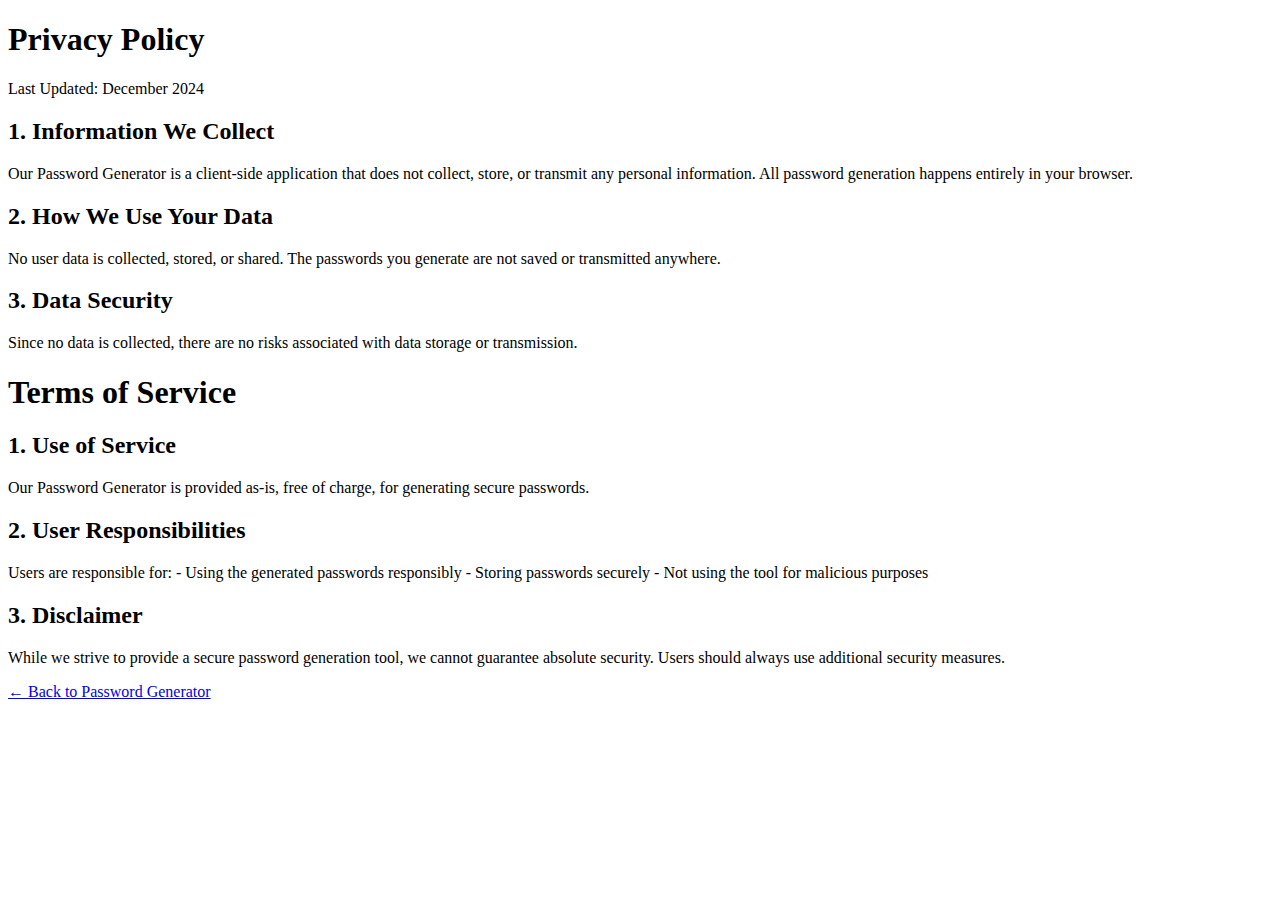
==== policy.html @ 32896792 "secure password generator update" ====
<!DOCTYPE html>
<html lang="en">
<head>
    <meta charset="UTF-8">
    <title>Privacy Policy and Terms of Service</title>
    
</head>
<body>
    <div class="container">
        <h1>Privacy Policy</h1>
        <p>Last Updated: December 2024</p>
        
        <h2>1. Information We Collect</h2>
        <p>Our Password Generator is a client-side application that does not collect, store, or transmit any personal information. All password generation happens entirely in your browser.</p>
        
        <h2>2. How We Use Your Data</h2>
        <p>No user data is collected, stored, or shared. The passwords you generate are not saved or transmitted anywhere.</p>
        
        <h2>3. Data Security</h2>
        <p>Since no data is collected, there are no risks associated with data storage or transmission.</p>
        
        <h1>Terms of Service</h1>
        
        <h2>1. Use of Service</h2>
        <p>Our Password Generator is provided as-is, free of charge, for generating secure passwords.</p>
        
        <h2>2. User Responsibilities</h2>
        <p>Users are responsible for:
            - Using the generated passwords responsibly
            - Storing passwords securely
            - Not using the tool for malicious purposes
        </p>
        
        <h2>3. Disclaimer</h2>
        <p>While we strive to provide a secure password generation tool, we cannot guarantee absolute security. Users should always use additional security measures.</p>
        
        <a href="index.html" class="back-link">← Back to Password Generator</a>
    </div>
</body>
</html>
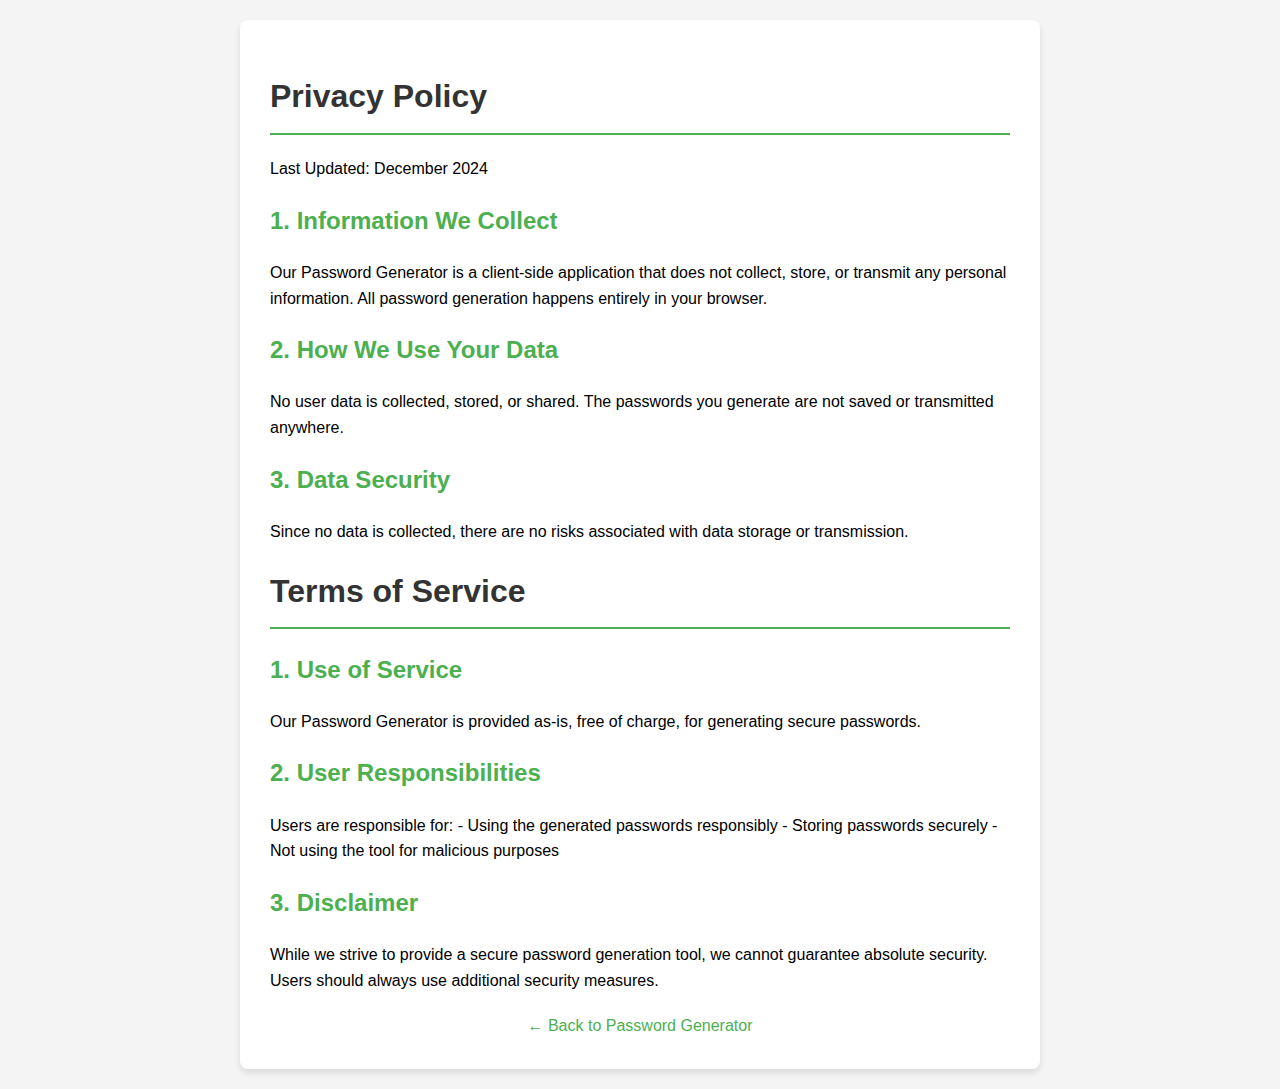
==== commit 9c3085fa: "update password generator" ====
--- a/policy.html
+++ b/policy.html
@@ -3,7 +3,10 @@
 <head>
     <meta charset="UTF-8">
     <title>Privacy Policy and Terms of Service</title>
-    
+    <link href="image/logo.png" rel="icon">
+    <link href="image/logo.png" rel="apple-touch-icon">
+
+    <link href="STYLE/policy.css" rel="stylesheet">
 </head>
 <body>
     <div class="container">
--- a/STYLE/policy.css
+++ b/STYLE/policy.css
@@ -0,0 +1,35 @@
+
+        body {
+            font-family: Arial, sans-serif;
+            line-height: 1.6;
+            max-width: 800px;
+            margin: 0 auto;
+            padding: 20px;
+            background-color: #f4f4f4;
+        }
+        .container {
+            background-color: white;
+            padding: 30px;
+            border-radius: 8px;
+            box-shadow: 0 4px 6px rgba(0,0,0,0.1);
+        }
+        h1 {
+            color: #333;
+            border-bottom: 2px solid #4CAF50;
+            padding-bottom: 10px;
+        }
+        h2 {
+            color: #4CAF50;
+            margin-top: 20px;
+        }
+        .back-link {
+            display: block;
+            margin-top: 20px;
+            text-align: center;
+            color: #4CAF50;
+            text-decoration: none;
+        }
+        .back-link:hover {
+            text-decoration: underline;
+        }
+  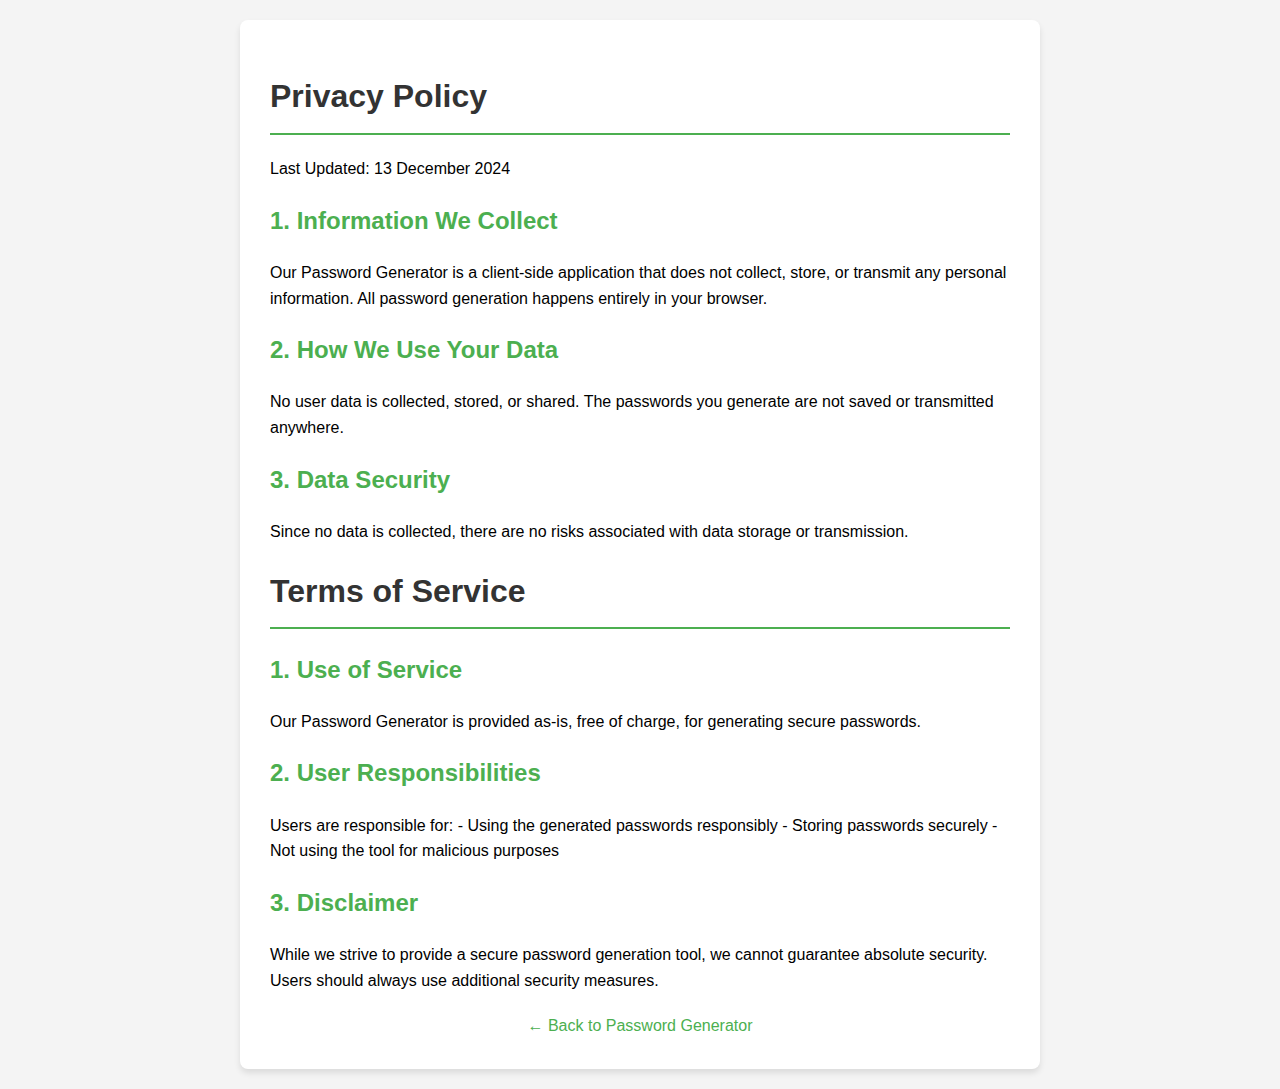
==== commit c9c9670e: "update" ====
--- a/policy.html
+++ b/policy.html
@@ -11,7 +11,7 @@
 <body>
     <div class="container">
         <h1>Privacy Policy</h1>
-        <p>Last Updated: December 2024</p>
+        <p>Last Updated: 13 December 2024</p>
         
         <h2>1. Information We Collect</h2>
         <p>Our Password Generator is a client-side application that does not collect, store, or transmit any personal information. All password generation happens entirely in your browser.</p>
